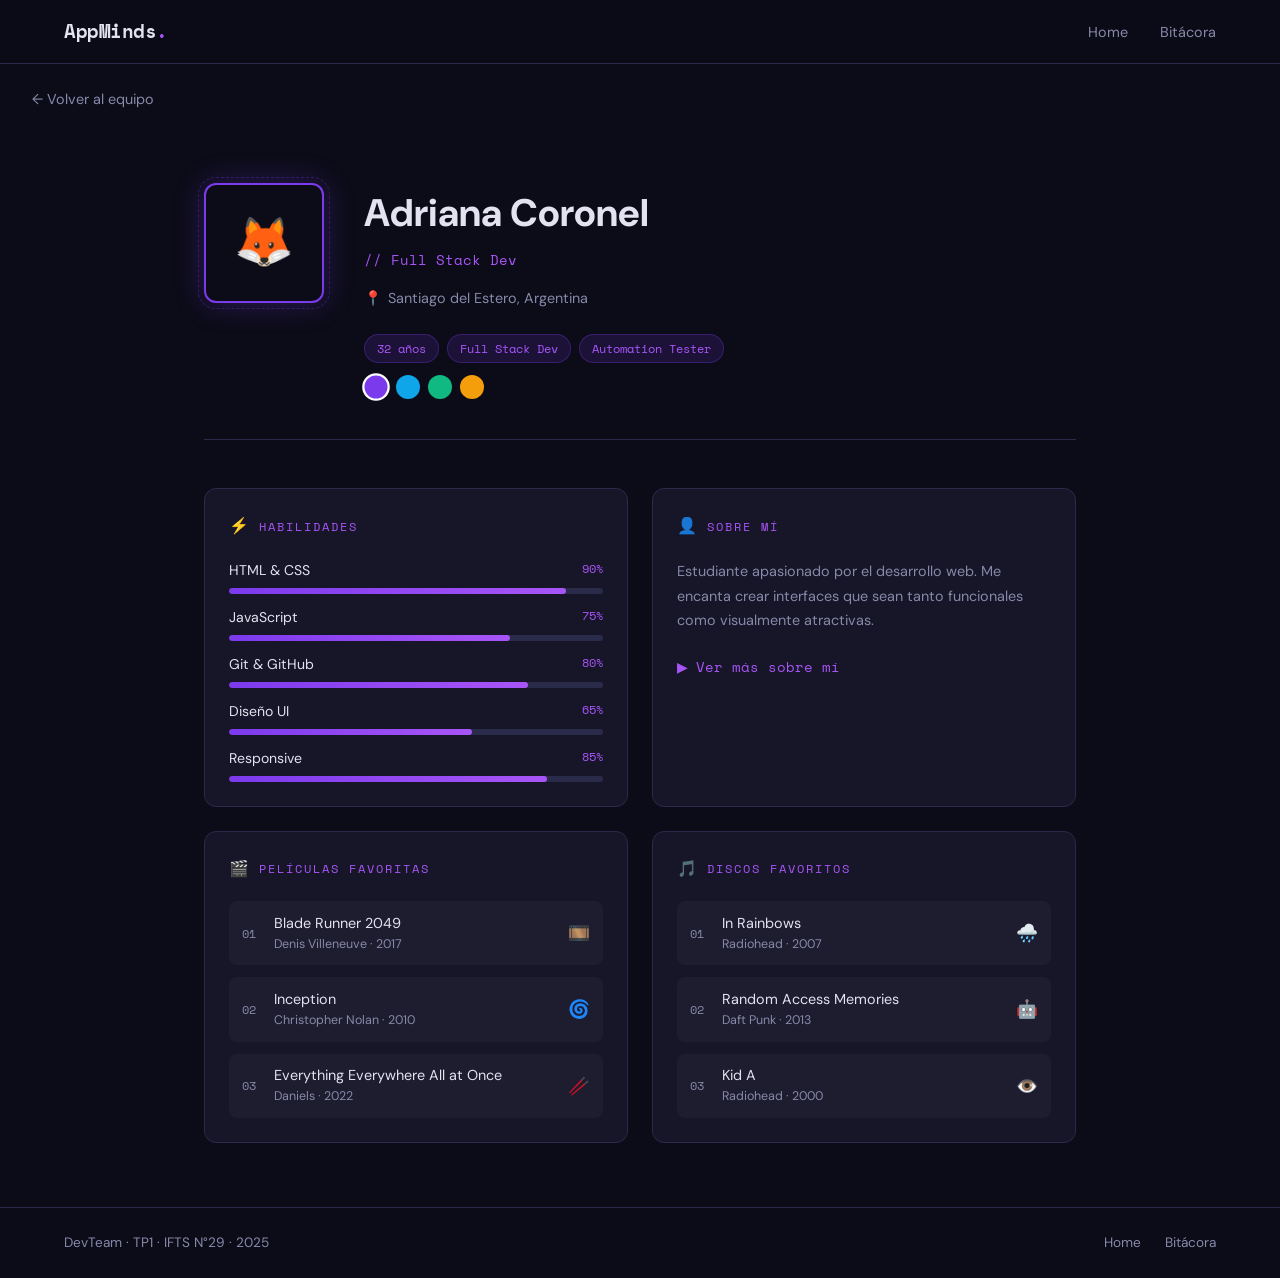
==== adriana.html @ 3d328a64 "modificacion de perfil" ====
<!DOCTYPE html>
<html lang="es">
<head>
  <meta charset="UTF-8" />
  <meta name="viewport" content="width=device-width, initial-scale=1.0" />
  <title>Adriana Coronel | AppMinds</title>
  <link rel="stylesheet" href="css/styles.css" />
  <link rel="stylesheet" href="css/member.css" />
</head>
<body>
  <nav class="navbar">
    <a href="index.html" class="nav-logo">AppMinds<span class="accent">.</span></a>
    <ul class="nav-links">
      <li><a href="index.html">Home</a></li>
      <li><a href="bitacora.html">Bitácora</a></li>
    </ul>
    <button class="nav-toggle" id="navToggle" aria-label="Menu">
      <span></span><span></span><span></span>
    </button>
  </nav>

  <a href="index.html" class="back-link">← Volver al equipo</a>

  <main class="member-page">

    <!-- Profile Header -->
    <header class="profile-header">
      <div class="profile-avatar-wrap">
        <div class="profile-avatar av1">🦊</div>
        <div class="avatar-ring"></div>
      </div>
      <div class="profile-meta">
        <h1 class="profile-name">Adriana Coronel</h1>
        <span class="profile-role">// Full Stack Dev</span>
        <div class="profile-location">
          <span>📍</span> Santiago del Estero, Argentina
        </div>
        <div class="profile-badges">
          <span class="tag" id="ageBadge" data-age="32">32 años</span>
          <span class="tag">Full Stack Dev</span>
          <span class="tag">Automation Tester</span>
        </div>

        <!-- JS: Color theme switcher -->
        <div class="theme-switcher">
          <div class="theme-dot active" data-color="#7c3aed" style="background:#7c3aed" title="Morado"></div>
          <div class="theme-dot" data-color="#0ea5e9" style="background:#0ea5e9" title="Azul"></div>
          <div class="theme-dot" data-color="#10b981" style="background:#10b981" title="Verde"></div>
          <div class="theme-dot" data-color="#f59e0b" style="background:#f59e0b" title="Naranja"></div>
        </div>
      </div>
    </header>

    <!-- Content -->
    <div class="content-grid">

      <!-- Skills -->
      <div class="info-card">
        <div class="card-title">
          <span class="card-title-icon">⚡</span> Habilidades
        </div>
        <div class="skills-list">
          <div class="skill-item">
            <div class="skill-name"><span>HTML & CSS</span><span>90%</span></div>
            <div class="skill-bar"><div class="skill-fill" data-level="90"></div></div>
          </div>
          <div class="skill-item">
            <div class="skill-name"><span>JavaScript</span><span>75%</span></div>
            <div class="skill-bar"><div class="skill-fill" data-level="75"></div></div>
          </div>
          <div class="skill-item">
            <div class="skill-name"><span>Git & GitHub</span><span>80%</span></div>
            <div class="skill-bar"><div class="skill-fill" data-level="80"></div></div>
          </div>
          <div class="skill-item">
            <div class="skill-name"><span>Diseño UI</span><span>65%</span></div>
            <div class="skill-bar"><div class="skill-fill" data-level="65"></div></div>
          </div>
          <div class="skill-item">
            <div class="skill-name"><span>Responsive</span><span>85%</span></div>
            <div class="skill-bar"><div class="skill-fill" data-level="85"></div></div>
          </div>
        </div>
      </div>

      <!-- About (JS toggle) -->
      <div class="info-card">
        <div class="card-title">
          <span class="card-title-icon">👤</span> Sobre mí
        </div>
        <p style="color:var(--text-muted);font-size:.9rem;line-height:1.7;">
          Estudiante apasionado por el desarrollo web. Me encanta crear interfaces que sean tanto funcionales como visualmente atractivas.
        </p>
        <div class="toggle-section" style="margin-top:1rem;">
          <button class="toggle-btn" data-target="extraInfo1">
            <span class="arrow">▶</span> Ver más sobre mí
          </button>
          <div class="toggle-content" id="extraInfo1">
            <div class="toggle-inner">
              Cuando no estoy programando, me encontrás leyendo sobre diseño, jugando videojuegos indie, o explorando nuevas tecnologías. Creo que el buen código y el buen diseño van de la mano.
            </div>
          </div>
        </div>
      </div>

      <!-- Movies -->
      <div class="info-card">
        <div class="card-title">
          <span class="card-title-icon">🎬</span> Películas favoritas
        </div>
        <div class="media-list">
          <div class="media-item">
            <span class="media-num">01</span>
            <div class="media-text">
              Blade Runner 2049
              <span class="media-sub">Denis Villeneuve · 2017</span>
            </div>
            <span class="media-icon">🎞️</span>
          </div>
          <div class="media-item">
            <span class="media-num">02</span>
            <div class="media-text">
              Inception
              <span class="media-sub">Christopher Nolan · 2010</span>
            </div>
            <span class="media-icon">🌀</span>
          </div>
          <div class="media-item">
            <span class="media-num">03</span>
            <div class="media-text">
              Everything Everywhere All at Once
              <span class="media-sub">Daniels · 2022</span>
            </div>
            <span class="media-icon">🥢</span>
          </div>
        </div>
      </div>

      <!-- Music -->
      <div class="info-card">
        <div class="card-title">
          <span class="card-title-icon">🎵</span> Discos favoritos
        </div>
        <div class="media-list">
          <div class="media-item">
            <span class="media-num">01</span>
            <div class="media-text">
              In Rainbows
              <span class="media-sub">Radiohead · 2007</span>
            </div>
            <span class="media-icon">🌧️</span>
          </div>
          <div class="media-item">
            <span class="media-num">02</span>
            <div class="media-text">
              Random Access Memories
              <span class="media-sub">Daft Punk · 2013</span>
            </div>
            <span class="media-icon">🤖</span>
          </div>
          <div class="media-item">
            <span class="media-num">03</span>
            <div class="media-text">
              Kid A
              <span class="media-sub">Radiohead · 2000</span>
            </div>
            <span class="media-icon">👁️</span>
          </div>
        </div>
      </div>

    </div>
  </main>

  <footer class="footer">
    <p>DevTeam · TP1 · IFTS N°29 · 2025</p>
    <div class="footer-links">
      <a href="index.html">Home</a>
      <a href="bitacora.html">Bitácora</a>
    </div>
  </footer>

  <script src="js/main.js"></script>
  <script src="js/member.js"></script>
</body>
</html>
---- css/styles.css ----
/* =========================================
   GLOBAL STYLES - DevTeam TP1
   ========================================= */

@import url('https://fonts.googleapis.com/css2?family=Space+Mono:ital,wght@0,400;0,700;1,400&family=DM+Sans:wght@300;400;500;600;700&display=swap');

/* ---- CSS Variables ---- */
:root {
  --bg:        #0c0c18;
  --bg-2:      #12122a;
  --bg-card:   #161628;
  --border:    #2a2a4a;
  --purple:    #7c3aed;
  --purple-light: #a855f7;
  --purple-glow: rgba(124, 58, 237, 0.25);
  --pink:      #ec4899;
  --cyan:      #22d3ee;
  --text:      #e2e2f0;
  --text-muted:#8888aa;
  --white:     #ffffff;
  --font-mono: 'Space Mono', monospace;
  --font-sans: 'DM Sans', sans-serif;
  --radius:    12px;
  --radius-sm: 8px;
  --radius-pill: 50px;
  --transition: 0.25s ease;
  --shadow:    0 4px 24px rgba(0,0,0,0.4);
  --shadow-purple: 0 0 30px rgba(124, 58, 237, 0.3);
}

/* ---- Reset ---- */
*, *::before, *::after { box-sizing: border-box; margin: 0; padding: 0; }
html { scroll-behavior: smooth; }
body {
  font-family: var(--font-sans);
  background: var(--bg);
  color: var(--text);
  line-height: 1.6;
  min-height: 100vh;
  overflow-x: hidden;
}
a { color: inherit; text-decoration: none; }
ul { list-style: none; }
img { max-width: 100%; display: block; }
button { cursor: pointer; border: none; background: none; font-family: inherit; }

/* ---- Scrollbar ---- */
::-webkit-scrollbar { width: 6px; }
::-webkit-scrollbar-track { background: var(--bg); }
::-webkit-scrollbar-thumb { background: var(--purple); border-radius: 3px; }

/* ---- Navbar ---- */
.navbar {
  position: sticky;
  top: 0;
  z-index: 100;
  display: flex;
  align-items: center;
  justify-content: space-between;
  padding: 1rem 2rem;
  background: rgba(12, 12, 24, 0.9);
  backdrop-filter: blur(12px);
  border-bottom: 1px solid var(--border);
}
.nav-logo {
  font-family: var(--font-mono);
  font-size: 1.2rem;
  font-weight: 700;
  letter-spacing: -0.5px;
}
.nav-logo .accent { color: var(--purple-light); }
.nav-links {
  display: flex;
  gap: 2rem;
}
.nav-links a {
  font-size: 0.9rem;
  color: var(--text-muted);
  transition: color var(--transition);
  position: relative;
}
.nav-links a::after {
  content: '';
  position: absolute;
  bottom: -4px; left: 0;
  width: 0; height: 2px;
  background: var(--purple-light);
  transition: width var(--transition);
}
.nav-links a:hover,
.nav-links a.active {
  color: var(--text);
}
.nav-links a.active::after,
.nav-links a:hover::after { width: 100%; }

.nav-toggle {
  display: none;
  flex-direction: column;
  gap: 5px;
  padding: 4px;
}
.nav-toggle span {
  display: block;
  width: 22px; height: 2px;
  background: var(--text);
  border-radius: 2px;
  transition: var(--transition);
}

/* ---- Buttons ---- */
.btn-primary {
  display: inline-flex;
  align-items: center;
  gap: 0.5rem;
  padding: 0.75rem 1.5rem;
  background: var(--purple);
  color: var(--white);
  border-radius: var(--radius-pill);
  font-size: 0.95rem;
  font-weight: 600;
  transition: background var(--transition), transform var(--transition), box-shadow var(--transition);
}
.btn-primary:hover {
  background: var(--purple-light);
  transform: translateY(-2px);
  box-shadow: var(--shadow-purple);
}
.btn-ghost {
  display: inline-flex;
  align-items: center;
  gap: 0.5rem;
  padding: 0.75rem 1.5rem;
  border: 1px solid var(--border);
  color: var(--text-muted);
  border-radius: var(--radius-pill);
  font-size: 0.95rem;
  transition: border-color var(--transition), color var(--transition);
}
.btn-ghost:hover {
  border-color: var(--purple);
  color: var(--text);
}

/* ---- Tags / Pills ---- */
.tag {
  display: inline-block;
  padding: 0.25rem 0.75rem;
  background: rgba(124, 58, 237, 0.15);
  border: 1px solid rgba(124, 58, 237, 0.3);
  color: var(--purple-light);
  border-radius: var(--radius-pill);
  font-size: 0.75rem;
  font-family: var(--font-mono);
  font-weight: 400;
}

/* ---- Section header ---- */
.section-tag {
  display: inline-block;
  font-family: var(--font-mono);
  font-size: 0.7rem;
  letter-spacing: 3px;
  color: var(--purple-light);
  margin-bottom: 0.5rem;
}
.section-header {
  text-align: center;
  margin-bottom: 3rem;
}
.section-header h2 {
  font-size: clamp(1.6rem, 3vw, 2.4rem);
  font-weight: 700;
  margin-bottom: 0.75rem;
}
.section-header p {
  color: var(--text-muted);
  max-width: 500px;
  margin: 0 auto;
}

/* ---- Footer ---- */
.footer {
  display: flex;
  align-items: center;
  justify-content: space-between;
  padding: 1.5rem 2rem;
  border-top: 1px solid var(--border);
  font-size: 0.85rem;
  color: var(--text-muted);
}
.footer-links {
  display: flex;
  gap: 1.5rem;
}
.footer-links a:hover { color: var(--purple-light); }

/* ---- Accent color ---- */
.accent { color: var(--purple-light); }

/* ---- Hidden util ---- */
.hidden { display: none !important; }

/* ---- Back link ---- */
.back-link {
  display: inline-flex;
  align-items: center;
  gap: 0.5rem;
  color: var(--text-muted);
  font-size: 0.9rem;
  margin: 1.5rem 2rem;
  transition: color var(--transition);
}
.back-link:hover { color: var(--purple-light); }

/* =========================================
   RESPONSIVE
   ========================================= */

/* Mobile small — 400px */
@media (max-width: 400px) {
  .navbar { padding: 0.75rem 1rem; }
  .nav-links { display: none; }
  .nav-toggle { display: flex; }
  .footer { flex-direction: column; gap: 0.75rem; text-align: center; }
}

/* Tablet — 900px */
@media (max-width: 900px) {
  .nav-links { gap: 1.25rem; }
  .nav-toggle { display: flex; }
}

/* Desktop — 1200px and up */
@media (min-width: 1200px) {
  .navbar { padding: 1rem 4rem; }
  .footer { padding: 1.5rem 4rem; }
}

/* Mobile nav open state */
.nav-links.open {
  display: flex;
  flex-direction: column;
  position: absolute;
  top: 100%; left: 0; right: 0;
  background: var(--bg-2);
  border-bottom: 1px solid var(--border);
  padding: 1rem 2rem;
  gap: 1rem;
}
---- css/member.css ----
/* =========================================
   MEMBER PAGE STYLES
   ========================================= */

.member-page {
  max-width: 900px;
  margin: 0 auto;
  padding: 0 2rem 4rem;
}

/* ---- Profile Header ---- */
.profile-header {
  display: grid;
  grid-template-columns: auto 1fr;
  gap: 2.5rem;
  align-items: flex-start;
  padding: 3rem 0 2.5rem;
  border-bottom: 1px solid var(--border);
  margin-bottom: 3rem;
}

.profile-avatar-wrap {
  position: relative;
}
.profile-avatar {
  width: 120px;
  height: 120px;
  border-radius: var(--radius);
  border: 2px solid var(--purple);
  box-shadow: var(--shadow-purple);
  display: flex;
  align-items: center;
  justify-content: center;
  font-size: 3rem;
  animation: fadeUp 0.6s ease both;
}
.avatar-ring {
  position: absolute;
  inset: -6px;
  border-radius: 18px;
  border: 1px dashed rgba(124,58,237,0.3);
  animation: spin 20s linear infinite;
}
@keyframes spin { to { transform: rotate(360deg); } }

.profile-meta {
  animation: fadeDown 0.6s 0.1s ease both;
}
.profile-name {
  font-size: clamp(1.8rem, 3vw, 2.6rem);
  font-weight: 700;
  margin-bottom: 0.25rem;
}
.profile-role {
  color: var(--purple-light);
  font-family: var(--font-mono);
  font-size: 0.9rem;
  margin-bottom: 1rem;
  display: block;
}
.profile-location {
  display: flex;
  align-items: center;
  gap: 0.4rem;
  color: var(--text-muted);
  font-size: 0.9rem;
  margin-bottom: 1.5rem;
}
.profile-badges {
  display: flex;
  flex-wrap: wrap;
  gap: 0.5rem;
}

/* ---- Content Grid ---- */
.content-grid {
  display: grid;
  grid-template-columns: 1fr 1fr;
  gap: 1.5rem;
}
.content-full { grid-column: 1 / -1; }

/* ---- Cards ---- */
.info-card {
  background: var(--bg-card);
  border: 1px solid var(--border);
  border-radius: var(--radius);
  padding: 1.5rem;
  transition: border-color var(--transition);
}
.info-card:hover { border-color: rgba(124,58,237,0.4); }

.card-title {
  display: flex;
  align-items: center;
  gap: 0.5rem;
  font-family: var(--font-mono);
  font-size: 0.75rem;
  letter-spacing: 2px;
  color: var(--purple-light);
  text-transform: uppercase;
  margin-bottom: 1.25rem;
}
.card-title-icon { font-size: 1rem; }

/* ---- Skills ---- */
.skills-list {
  display: flex;
  flex-direction: column;
  gap: 0.75rem;
}
.skill-item { display: flex; flex-direction: column; gap: 0.4rem; }
.skill-name {
  display: flex;
  justify-content: space-between;
  font-size: 0.88rem;
}
.skill-name span:last-child {
  color: var(--purple-light);
  font-family: var(--font-mono);
  font-size: 0.78rem;
}
.skill-bar {
  height: 6px;
  background: var(--border);
  border-radius: 3px;
  overflow: hidden;
}
.skill-fill {
  height: 100%;
  background: linear-gradient(90deg, var(--purple), var(--purple-light));
  border-radius: 3px;
  width: 0;
  transition: width 1s ease;
}

/* ---- Movies / Music lists ---- */
.media-list {
  display: flex;
  flex-direction: column;
  gap: 0.75rem;
}
.media-item {
  display: flex;
  align-items: center;
  gap: 0.75rem;
  padding: 0.6rem 0.75rem;
  background: rgba(255,255,255,0.03);
  border-radius: var(--radius-sm);
  border: 1px solid transparent;
  transition: border-color var(--transition), background var(--transition);
  cursor: default;
}
.media-item:hover {
  background: rgba(124,58,237,0.08);
  border-color: rgba(124,58,237,0.2);
}
.media-num {
  font-family: var(--font-mono);
  font-size: 0.75rem;
  color: var(--text-muted);
  min-width: 20px;
}
.media-text { flex: 1; font-size: 0.9rem; }
.media-sub {
  font-size: 0.78rem;
  color: var(--text-muted);
  display: block;
}
.media-icon { font-size: 1.1rem; }

/* ---- Toggle Section (JS interaction) ---- */
.toggle-section {
  margin-top: 0.5rem;
}
.toggle-btn {
  display: flex;
  align-items: center;
  gap: 0.5rem;
  font-size: 0.85rem;
  color: var(--purple-light);
  font-family: var(--font-mono);
  padding: 0.5rem 0;
  transition: opacity var(--transition);
}
.toggle-btn:hover { opacity: 0.75; }
.toggle-btn .arrow {
  transition: transform var(--transition);
  display: inline-block;
}
.toggle-btn.open .arrow { transform: rotate(90deg); }

.toggle-content {
  overflow: hidden;
  max-height: 0;
  transition: max-height 0.4s ease;
}
.toggle-content.open { max-height: 500px; }
.toggle-inner {
  padding: 1rem 0;
  color: var(--text-muted);
  font-size: 0.9rem;
  line-height: 1.7;
}

/* ---- Color theme switcher ---- */
.theme-switcher {
  display: flex;
  gap: 0.5rem;
  margin-top: 0.75rem;
}
.theme-dot {
  width: 24px; height: 24px;
  border-radius: 50%;
  cursor: pointer;
  border: 2px solid transparent;
  transition: border-color var(--transition), transform var(--transition);
}
.theme-dot:hover, .theme-dot.active {
  border-color: var(--white);
  transform: scale(1.15);
}

/* =========================================
   RESPONSIVE MEMBER
   ========================================= */
@media (max-width: 900px) {
  .profile-header {
    grid-template-columns: 1fr;
    text-align: center;
    padding: 2rem 0;
  }
  .profile-avatar-wrap { margin: 0 auto; }
  .profile-location { justify-content: center; }
  .profile-badges { justify-content: center; }
  .content-grid { grid-template-columns: 1fr; }
  .content-full { grid-column: 1; }
}

@media (max-width: 400px) {
  .member-page { padding: 0 1rem 3rem; }
  .profile-avatar { width: 90px; height: 90px; font-size: 2.2rem; }
}

@media (min-width: 1200px) {
  .member-page { max-width: 1000px; padding: 0 4rem 4rem; }
}
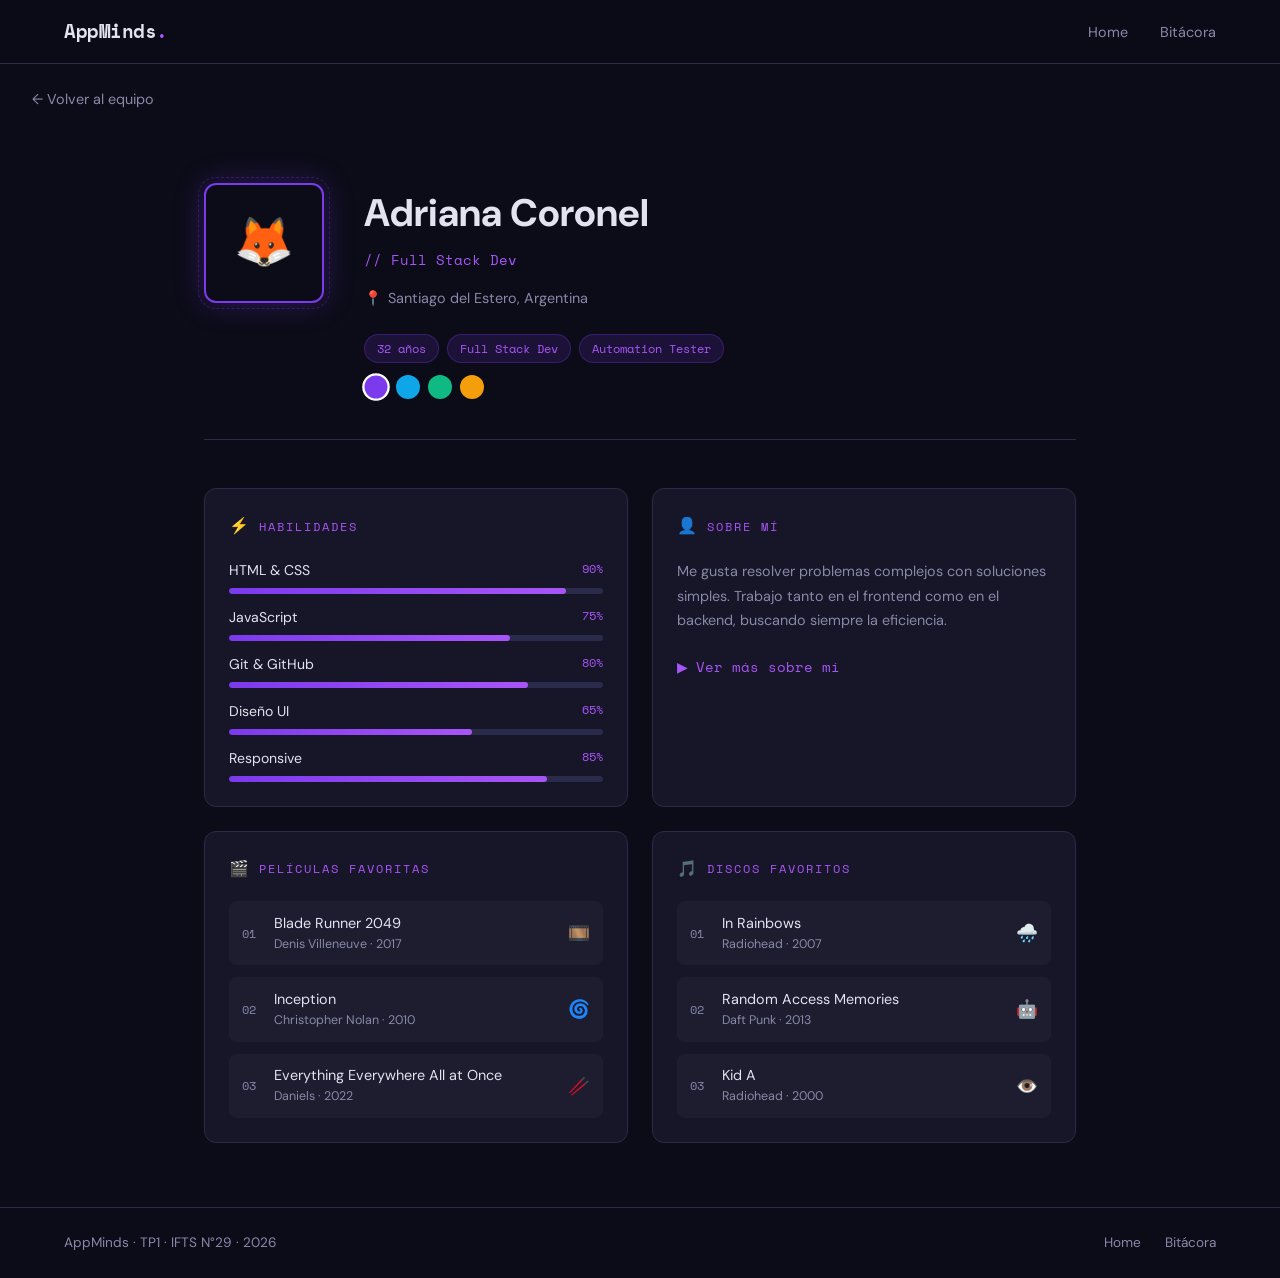
==== commit 1ecad756: "Update profile" ====
--- a/adriana.html
+++ b/adriana.html
@@ -89,7 +89,7 @@
           <span class="card-title-icon">👤</span> Sobre mí
         </div>
         <p style="color:var(--text-muted);font-size:.9rem;line-height:1.7;">
-          Estudiante apasionado por el desarrollo web. Me encanta crear interfaces que sean tanto funcionales como visualmente atractivas.
+          Me gusta resolver problemas complejos con soluciones simples. Trabajo tanto en el frontend como en el backend, buscando siempre la eficiencia.
         </p>
         <div class="toggle-section" style="margin-top:1rem;">
           <button class="toggle-btn" data-target="extraInfo1">
@@ -97,7 +97,7 @@
           </button>
           <div class="toggle-content" id="extraInfo1">
             <div class="toggle-inner">
-              Cuando no estoy programando, me encontrás leyendo sobre diseño, jugando videojuegos indie, o explorando nuevas tecnologías. Creo que el buen código y el buen diseño van de la mano.
+              En mis tiempos libres me gusta resolver puzzles y jugar videojuegos cozy.
             </div>
           </div>
         </div>
@@ -173,7 +173,7 @@
   </main>
 
   <footer class="footer">
-    <p>DevTeam · TP1 · IFTS N°29 · 2025</p>
+    <p>AppMinds · TP1 · IFTS N°29 · 2026</p>
     <div class="footer-links">
       <a href="index.html">Home</a>
       <a href="bitacora.html">Bitácora</a>
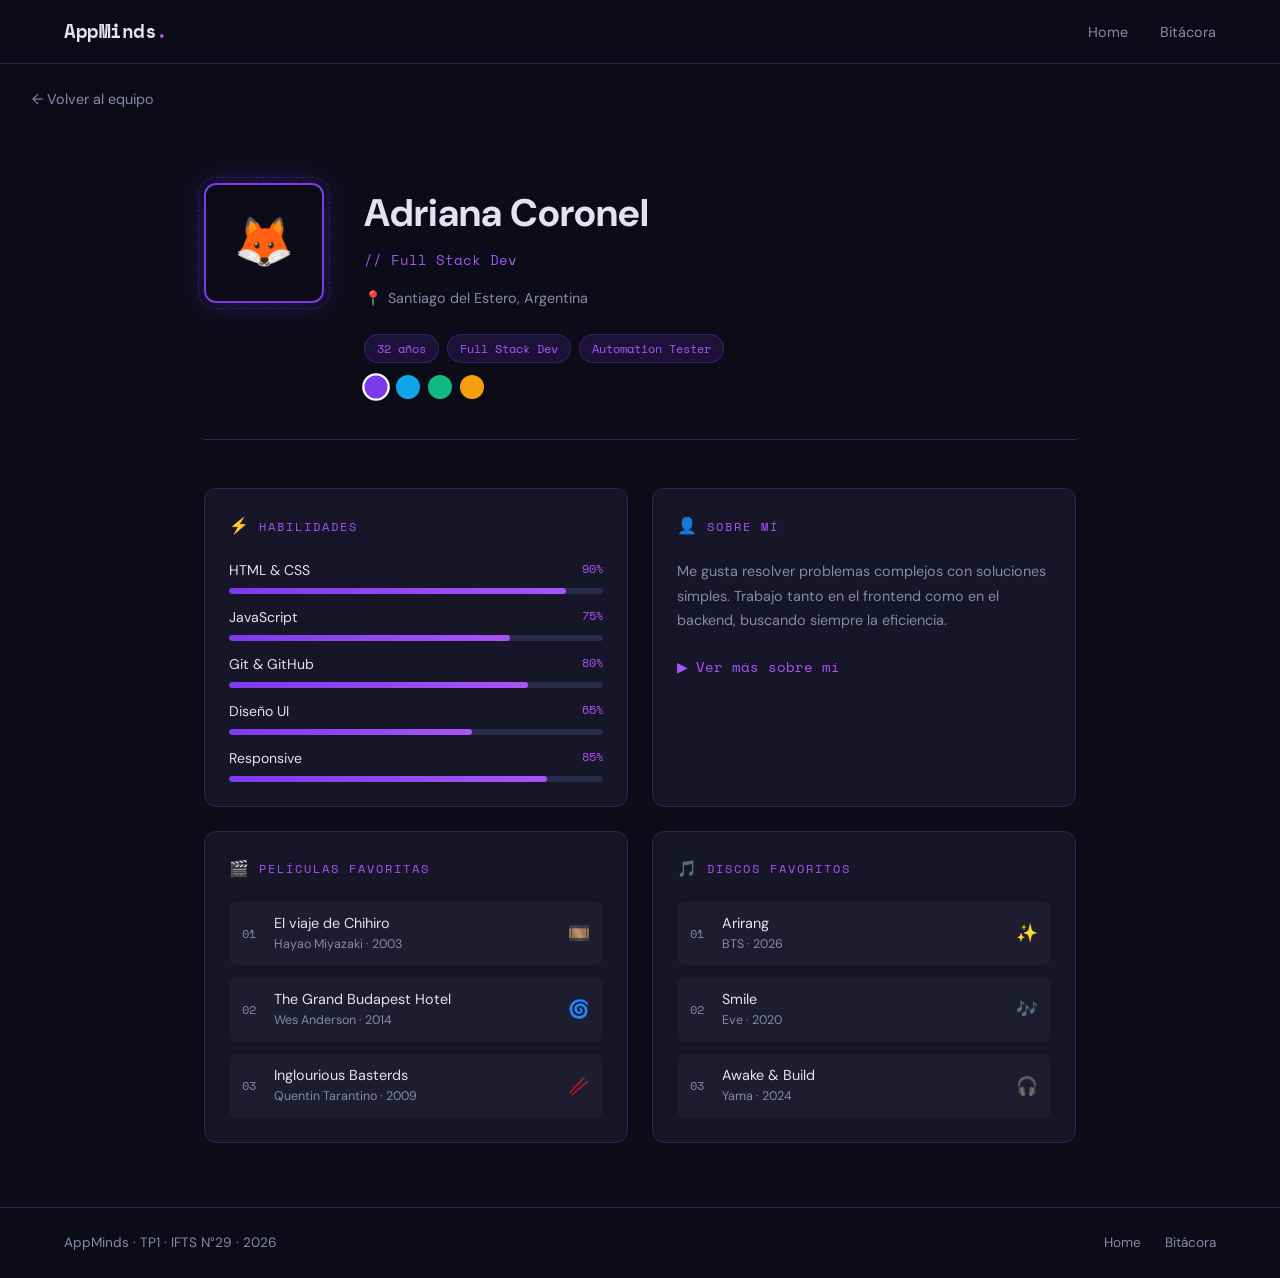
==== commit 34ef809f: "Update adriana html" ====
--- a/adriana.html
+++ b/adriana.html
@@ -3,9 +3,41 @@
 <head>
   <meta charset="UTF-8" />
   <meta name="viewport" content="width=device-width, initial-scale=1.0" />
-  <title>Adriana Coronel | AppMinds</title>
+  <title>Adriana | AppMinds</title>
   <link rel="stylesheet" href="css/styles.css" />
   <link rel="stylesheet" href="css/member.css" />
+  <style>
+    .media-popup {
+      position: fixed;
+      top: 0;
+      left: 0;
+      width: 220px;
+      height: 320px;
+      background: #000;
+      border-radius: 10px;
+      overflow: hidden;
+      pointer-events: none;
+      opacity: 0;
+      transition: opacity 0.2s ease;
+      z-index: 999;
+      box-shadow: 0 10px 30px rgba(0,0,0,0.5);
+    }
+
+    .media-popup.album {
+      width: 300px;
+      height: 300px;
+    }
+
+    .media-popup img {
+      width: 100%;
+      height: 100%;
+      object-fit: cover;
+    }
+
+    .media-popup.active {
+      opacity: 1;
+    }
+  </style>
 </head>
 <body>
   <nav class="navbar">
@@ -109,27 +141,27 @@
           <span class="card-title-icon">🎬</span> Películas favoritas
         </div>
         <div class="media-list">
-          <div class="media-item">
+          <div class="media-item" data-image="img/adriana/chihiro.jpg">
             <span class="media-num">01</span>
             <div class="media-text">
-              Blade Runner 2049
-              <span class="media-sub">Denis Villeneuve · 2017</span>
+              El viaje de Chihiro
+              <span class="media-sub">Hayao Miyazaki · 2003</span>
             </div>
             <span class="media-icon">🎞️</span>
           </div>
-          <div class="media-item">
+          <div class="media-item" data-image="img/adriana/budapest.jpg">
             <span class="media-num">02</span>
             <div class="media-text">
-              Inception
-              <span class="media-sub">Christopher Nolan · 2010</span>
+              The Grand Budapest Hotel
+              <span class="media-sub">Wes Anderson · 2014</span>
             </div>
             <span class="media-icon">🌀</span>
           </div>
-          <div class="media-item">
+          <div class="media-item" data-image="img/adriana/bastardos.jpg">
             <span class="media-num">03</span>
             <div class="media-text">
-              Everything Everywhere All at Once
-              <span class="media-sub">Daniels · 2022</span>
+              Inglourious Basterds
+              <span class="media-sub">Quentin Tarantino · 2009</span>
             </div>
             <span class="media-icon">🥢</span>
           </div>
@@ -142,29 +174,29 @@
           <span class="card-title-icon">🎵</span> Discos favoritos
         </div>
         <div class="media-list">
-          <div class="media-item">
+          <div class="media-item" data-image="img/adriana/arirang.jpg" data-type="album">
             <span class="media-num">01</span>
             <div class="media-text">
-              In Rainbows
-              <span class="media-sub">Radiohead · 2007</span>
-            </div>
-            <span class="media-icon">🌧️</span>
-          </div>
-          <div class="media-item">
+              Arirang
+              <span class="media-sub">BTS · 2026</span>
+            </div>
+            <span class="media-icon">✨</span>
+          </div>
+          <div class="media-item" data-image="img/adriana/smile.jpg" data-type="album">
             <span class="media-num">02</span>
             <div class="media-text">
-              Random Access Memories
-              <span class="media-sub">Daft Punk · 2013</span>
-            </div>
-            <span class="media-icon">🤖</span>
-          </div>
-          <div class="media-item">
+              Smile
+              <span class="media-sub">Eve · 2020</span>
+            </div>
+            <span class="media-icon">🎶</span>
+          </div>
+          <div class="media-item" data-image="img/adriana/awake.jpg" data-type="album">
             <span class="media-num">03</span>
             <div class="media-text">
-              Kid A
-              <span class="media-sub">Radiohead · 2000</span>
-            </div>
-            <span class="media-icon">👁️</span>
+              Awake & Build
+              <span class="media-sub">Yama · 2024</span>
+            </div>
+            <span class="media-icon">🎧</span>
           </div>
         </div>
       </div>
@@ -180,7 +212,63 @@
     </div>
   </footer>
 
+  <div id="moviePopup" class="media-popup">
+    <img id="popupImage" src="" alt="poster" />
+  </div>
+
   <script src="js/main.js"></script>
   <script src="js/member.js"></script>
+  <script>
+    const items = document.querySelectorAll(".media-item");
+    const popup = document.getElementById("moviePopup");
+    const popupImg = document.getElementById("popupImage");
+
+    items.forEach(item => {
+      item.addEventListener("mouseenter", (e) => {
+        const image = item.dataset.image;
+        const type = item.dataset.type;
+
+        popupImg.src = image;
+        popup.classList.add("active");
+
+        if (type === "album") {
+          popup.classList.add("album");
+        } else {
+          popup.classList.remove("album");
+        }
+
+        popup.style.top = e.clientY + 20 + "px";
+        popup.style.left = e.clientX + 20 + "px";
+      });
+
+      const offset = 20;
+
+      item.addEventListener("mousemove", (e) => {
+        let x = e.clientX + offset;
+        let y = e.clientY + offset;
+
+        const popupWidth = 220;
+        const popupHeight = 320;
+
+        if (x + popupWidth > window.innerWidth) {
+          x = e.clientX - popupWidth - offset;
+        }
+
+        if (y + popupHeight > window.innerHeight) {
+          y = e.clientY - popupHeight - offset;
+        }
+
+        popup.style.left = x + "px";
+        popup.style.top = y + "px";
+      });
+
+      item.addEventListener("mouseleave", () => {
+        popup.classList.remove("active");
+        popupImg.src = "";
+      });
+    });
+  </script>
 </body>
+
+
 </html>
--- a/css/styles.css
+++ b/css/styles.css
@@ -1,5 +1,5 @@
 /* =========================================
-   GLOBAL STYLES - DevTeam TP1
+   GLOBAL STYLES - AppMinds TP1
    ========================================= */
 
 @import url('https://fonts.googleapis.com/css2?family=Space+Mono:ital,wght@0,400;0,700;1,400&family=DM+Sans:wght@300;400;500;600;700&display=swap');
